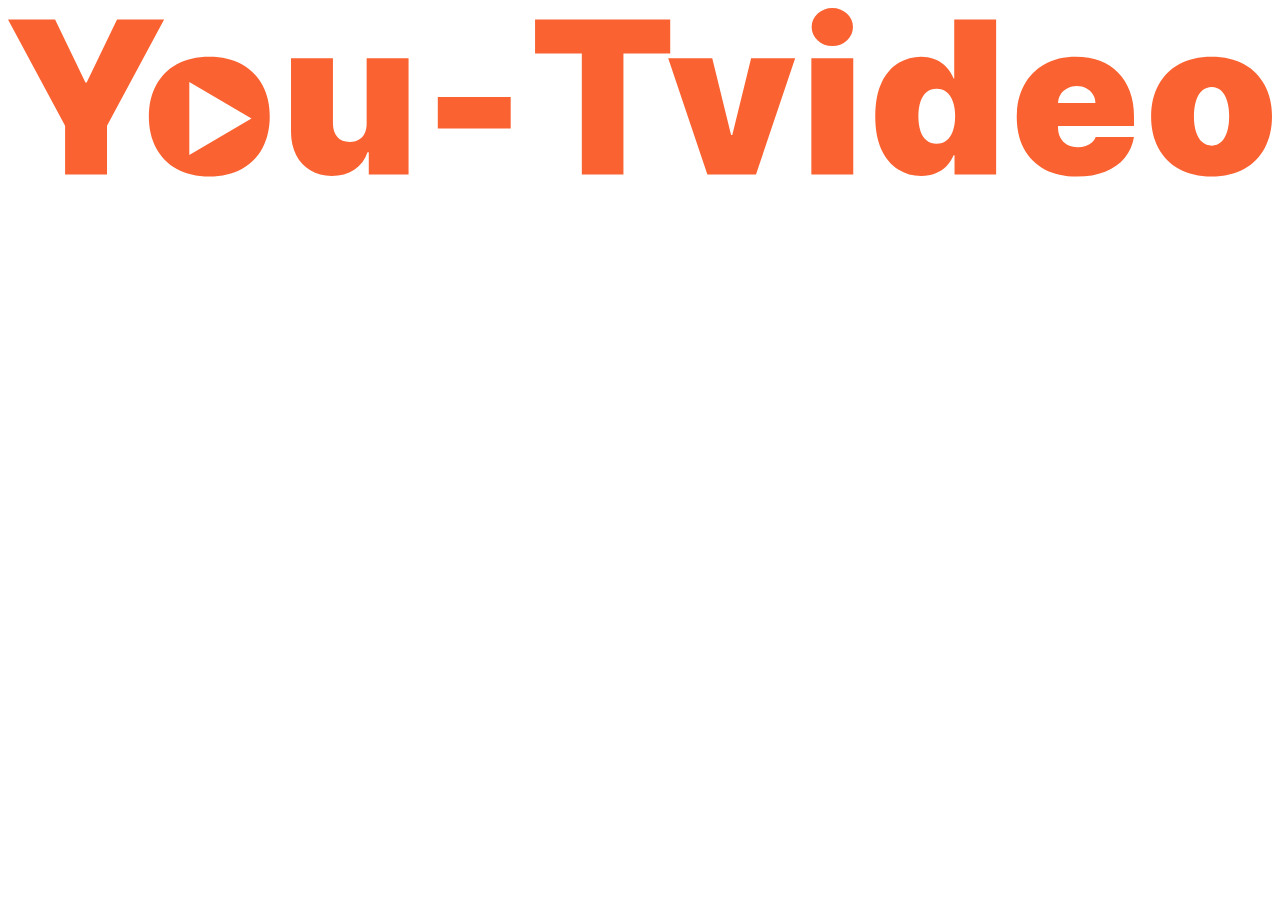
==== index.html @ 3a3d8eba "start" ====
<!DOCTYPE html>
<html lang="en">
<head>
    <meta charset="UTF-8">
    <meta name="viewport" content="width=device-width, initial-scale=1.0">
    <title>YouTVideo - Comfortable video hosting for you</title>
</head>
<body>
    <header class="header">
        <div class="container header__container">
            <a href="#" class="header__link">
                <svg class="header__logo" viewBox="0 0 240 32" role="img" aria-label="logo of youtvideo">
                    <use xlink:href="/image/sprite.svg#logo-orange"></use>
                </svg>
            </a>
        </div>
    </header>
    <main>
        <section class="hero">
            <div class="container hero__container"></div>
        </section>
        <section class="search">
            <div class="container"></div>
        </section>
        <section class="video-list"></section>
    </main>
    <footer class="footer"></footer>
</body>
</html>
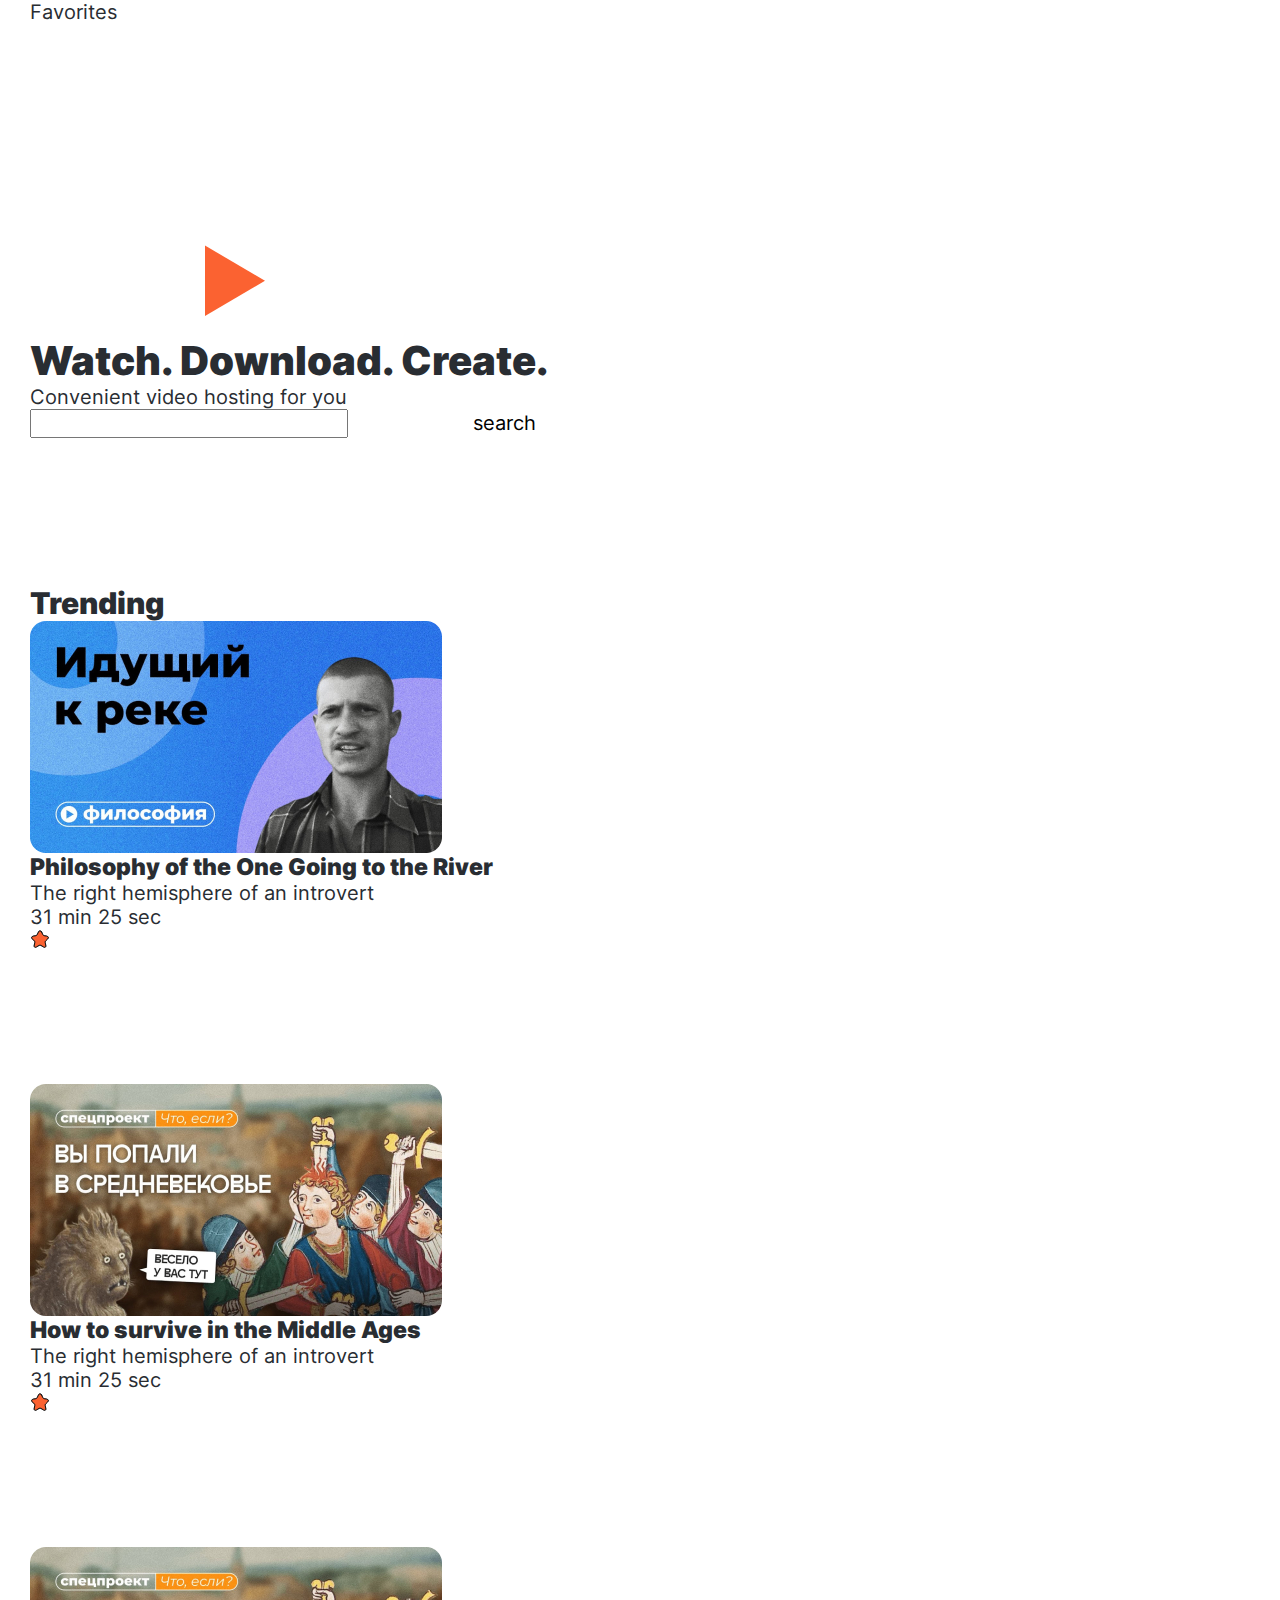
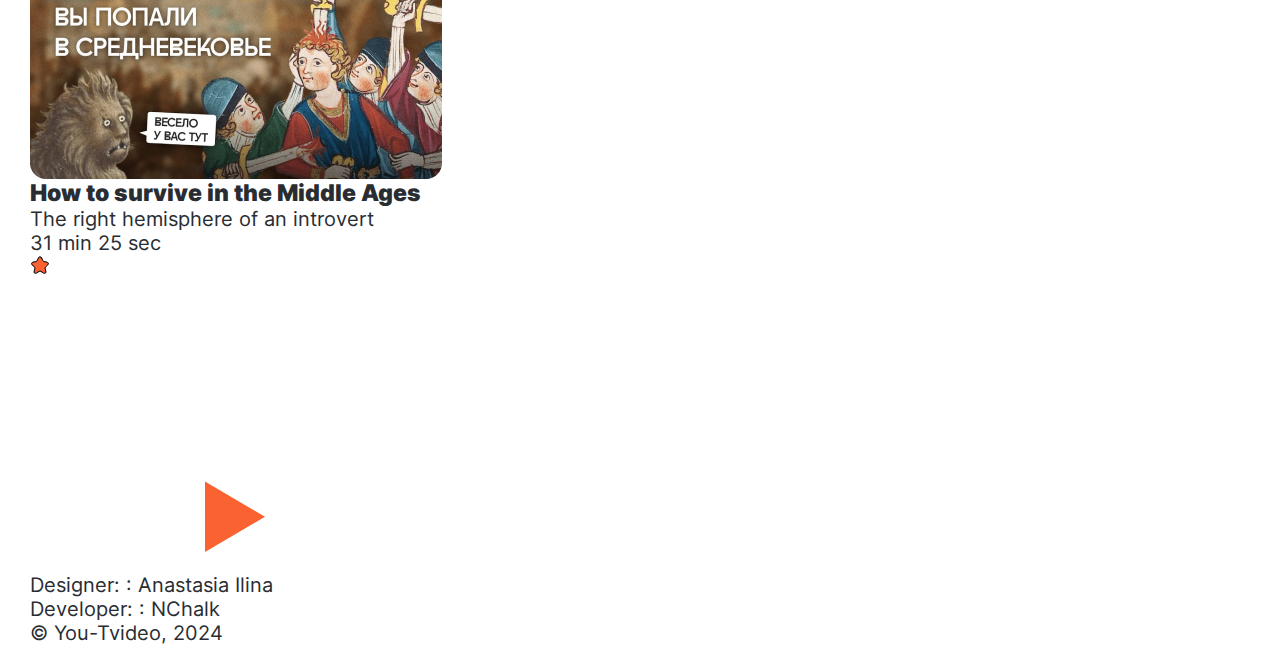
==== commit 0372b4a2: "html complete" ====
--- a/index.html
+++ b/index.html
@@ -1,30 +1,135 @@
 <!DOCTYPE html>
 <html lang="en">
+
 <head>
     <meta charset="UTF-8">
     <meta name="viewport" content="width=device-width, initial-scale=1.0">
     <title>YouTVideo - Comfortable video hosting for you</title>
+    <link rel="stylesheet" href="css/normalize.css">
+    <link rel="stylesheet" href="css/index.css">
 </head>
+
 <body>
-    <header class="header">
-        <div class="container header__container">
-            <a href="#" class="header__link">
-                <svg class="header__logo" viewBox="0 0 240 32" role="img" aria-label="logo of youtvideo">
-                    <use xlink:href="/image/sprite.svg#logo-orange"></use>
+    <main>
+        <section class="hero">
+            <div class="container">
+                <div class="hero__container">
+                    <a href="/favorite.html" class="hero__link hero__link_favorite">
+                        <span>Favorites</span>
+                        <svg class="hero__icon">
+                            <use xlink:href="image/sprite.svg#star-ow"></use>
+                        </svg>
+                    </a>
+                    <svg class="hero__logo" viewBox="0 0 360 48" role="img" aria-label="logo of youtvideo">
+                        <use xlink:href="/image/sprite.svg#logo-white"></use>
+                    </svg>
+
+                    <h1 class="hero__title">Watch. Download. Create.</h1>
+                    <p class="hero__tagline">Convenient video hosting for you</p>
+                </div>
+            </div>
+        </section>
+        <section class="search">
+            <div class="container">
+                <form class="search__form">
+                    <input type="search" class="search__input">
+                    <button class="search__btn" type="submit">
+                        <span>search</span>
+                        <svg class="serarch__icon">
+                            <use xlink:href="/image/sprite.svg#search"></use>
+                        </svg>
+                    </button>
+                </form>
+            </div>
+        </section>
+        <section class="video-list">
+            <div class="container">
+                <h2 class="video-list__title">Trending</h2>
+                <ul class="video-list__items">
+                    <li class="video-list__item">
+                        <article class="video-card">
+                            <a href="/video/11" class="video-card__link">
+                                <img src="image/image1.jpg" alt="video preview Philosophy of the One Going to the River"
+                                    class="video-card__thumbnail">
+                                <h3 class="video-card__title">Philosophy of the One Going to the River</h3>
+                                <p class="video-card__channel">The right hemisphere of an introvert</p>
+                                <p class="video-card__duration">31 min 25 sec</p>
+                            </a>
+                            <button class="video-card__favorite" type="button"
+                                aria-label="Add to Favorites Philosophy of the One Going to the River">
+                                <svg class="serarch__icon">
+                                    <use class="star-o" xlink:href="/image/sprite.svg#star-ob"></use>
+                                    <use class="star" xlink:href="/image/sprite.svg#star"></use>
+                                </svg>
+                            </button>
+                        </article>
+                    </li>
+
+                    <li class="video-list__item">
+                        <article class="video-card">
+                            <a href="/video/12" class="video-card__link">
+                                <img src="image/image2.jpg" alt="video preview How to survive in the Middle Ages"
+                                    class="video-card__thumbnail">
+                                <h3 class="video-card__title">How to survive in the Middle Ages</h3>
+                                <p class="video-card__channel">The right hemisphere of an introvert</p>
+                                <p class="video-card__duration">31 min 25 sec</p>
+                            </a>
+                            <button class="video-card__favorite" type="button"
+                                aria-label="Add to Favorites Philosophy of the One Going to the River">
+                                <svg class="serarch__icon">
+                                    <use class="star-o" xlink:href="/image/sprite.svg#star-ob"></use>
+                                    <use class="star" xlink:href="/image/sprite.svg#star"></use>
+                                </svg>
+                            </button>
+                        </article>
+                    </li>
+
+                    <li class="video-list__item">
+                        <article class="video-card">
+                            <a href="/video/12" class="video-card__link">
+                                <img src="image/image2.jpg" alt="video preview How to survive in the Middle Ages"
+                                    class="video-card__thumbnail">
+                                <h3 class="video-card__title">How to survive in the Middle Ages</h3>
+                                <p class="video-card__channel">The right hemisphere of an introvert</p>
+                                <p class="video-card__duration">31 min 25 sec</p>
+                            </a>
+                            <button class="video-card__favorite" type="button"
+                                aria-label="Add to Favorites Philosophy of the One Going to the River">
+                                <svg class="serarch__icon">
+                                    <use class="star-o" xlink:href="/image/sprite.svg#star-ob"></use>
+                                    <use class="star" xlink:href="/image/sprite.svg#star"></use>
+                                </svg>
+                            </button>
+                        </article>
+                    </li>
+                </ul>
+            </div>
+        </section>
+    </main>
+    <footer class="footer">
+        <div class="container footer__container">
+            <a href="#" class="footer__link">
+                <svg class="footer__logo" viewBox="0 0 360 48" role="img" aria-label="logo of youtvideo">
+                    <use xlink:href="/image/sprite.svg#logo-white"></use>
                 </svg>
             </a>
+
+            <ul class="footer__devrlopers-list">
+                <li class="footer__developers_item">Designer:
+                    <a class="footer__developers_link" href="https://t.me/Mrshmallowww" target="_blank" rel="noopener">:
+                        Anastasia Ilina</a>
+                </li>
+                <li class="footer__developers_item">Developer:
+                    <a class="footer__developers_link" href="https://t.me/dev_Nchalk" target="_blank" rel="noopener">:
+                        NChalk</a>
+                </li>
+            </ul>
+
+            <p class="footer__copyright">
+                © You-Tvideo, 2024
+            </p>
         </div>
-    </header>
-    <main>
-        <section class="hero">
-            <div class="container hero__container"></div>
-        </section>
-        <section class="search">
-            <div class="container"></div>
-        </section>
-        <section class="video-list"></section>
-    </main>
-    <footer class="footer"></footer>
+    </footer>
 </body>
-</html>
 
+</html>--- a/css/index.css
+++ b/css/index.css
@@ -0,0 +1,96 @@
+@font-face {
+  font-family: Inter;
+  font-weight: 400;
+  src: url('../fonts/inter-v13-cyrillic_latin-regular.woff2')
+}
+
+@font-face {
+  font-family: Inter;
+  font-weight: 900;
+  src: url('../fonts/inter-v13-cyrillic_latin-900.woff2')
+}
+
+html {
+    position: relative;
+    box-sizing: border-box;
+  }
+  
+  *,
+  *::before,
+  *::after {
+    box-sizing: inherit;
+  }
+  
+  body {
+    position: relative;
+    overflow-x: hidden;
+    min-width: 320px;
+    min-height: 100vh;
+    font-family: Inter, sans-serif;
+    -webkit-font-smoothing: antialiased;
+    -moz-osx-font-smoothing: grayscale;
+    text-rendering: optimizeLegibility;
+    -webkit-tap-highlight-color: rgba(0, 0, 0, 0);
+    -webkit-tap-highlight-color: transparent;
+    font-size: 20px;
+    color: #292D32;
+    background-color: #fff;
+    line-height: 1.2;
+  }
+  
+  
+  img,
+  svg {
+    display: block;
+    max-width: 100%;
+    height: auto;
+  }
+  
+  svg {
+    max-height: 100%;
+  }
+  
+  
+  button {
+    padding: 0;
+    cursor: pointer;
+    border: none;
+    background-color: transparent;
+  }
+  
+  a {
+    text-decoration: none;
+    color: inherit;
+  }
+  
+  ul {
+    list-style: none;
+    padding: 0;
+    margin: 0;
+  }
+  
+  h1,
+  h2,
+  h3,
+  p,
+  figure,
+  fieldset {
+    margin: 0;
+  }
+  
+  iframe {
+    border: none;
+  }
+  
+  
+  .visually-hidden {
+    position: fixed;
+    transform: scale(0);
+  }
+  
+  
+  .container {
+    max-width: 1320px;
+    padding: 0 30px;
+    margin: 0 auto;
+  }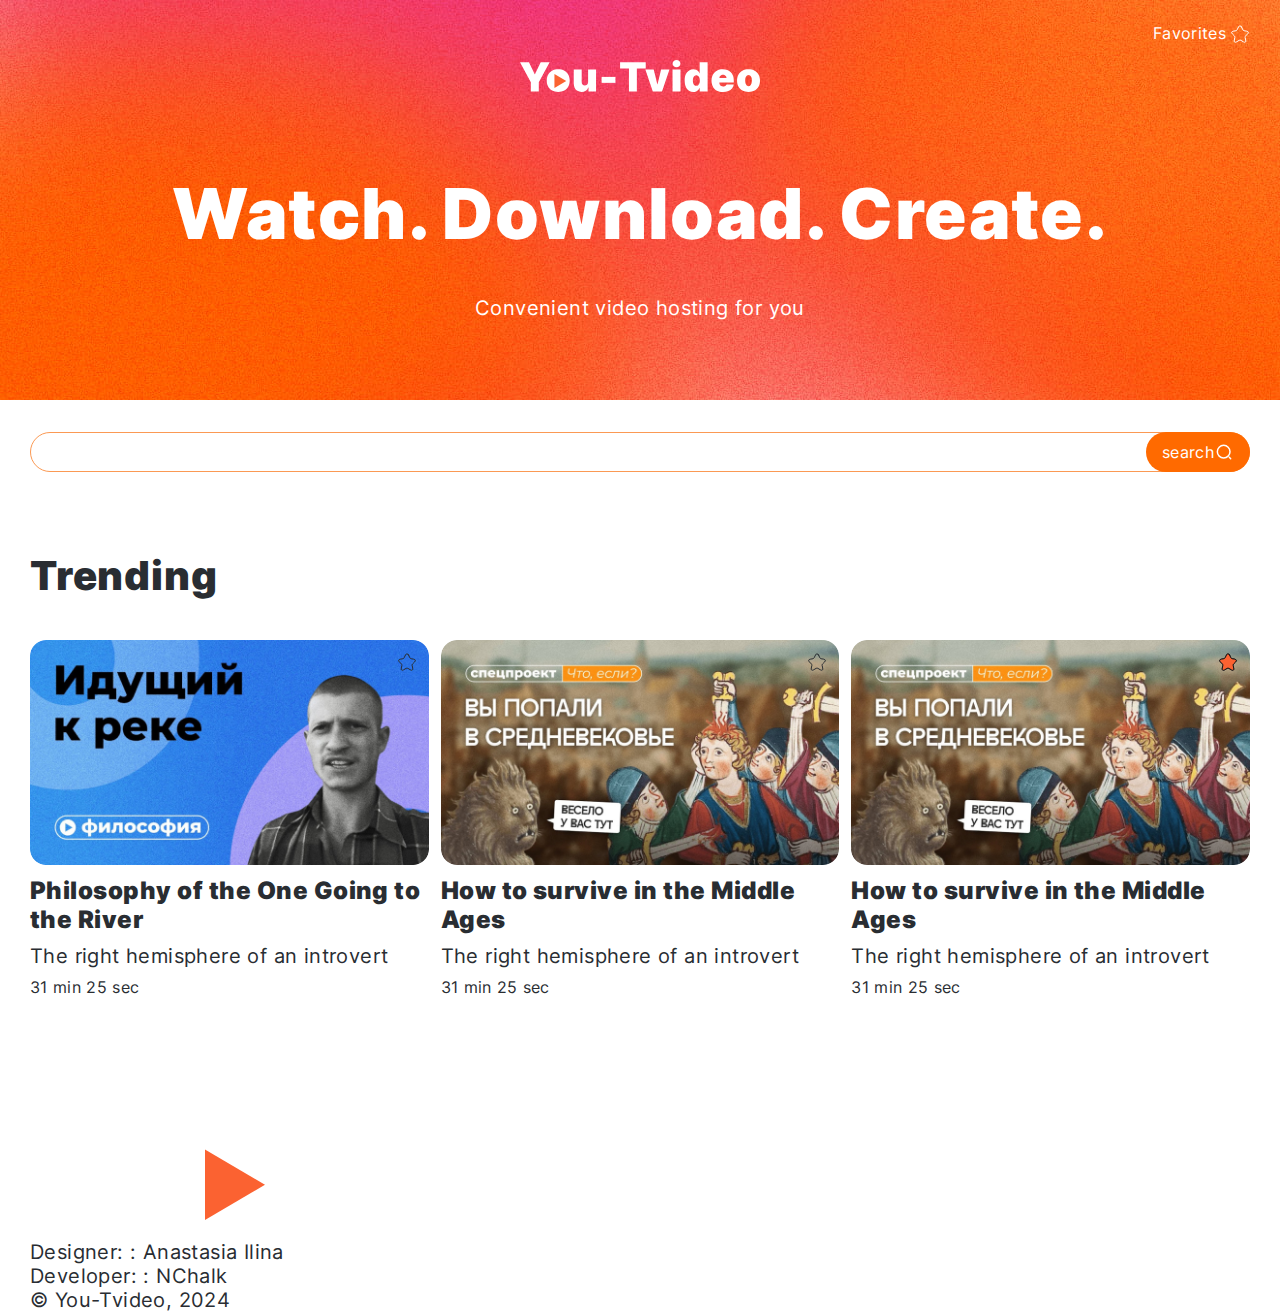
==== commit 9fb0cba3: "styles" ====
--- a/index.html
+++ b/index.html
@@ -35,7 +35,7 @@
                     <input type="search" class="search__input">
                     <button class="search__btn" type="submit">
                         <span>search</span>
-                        <svg class="serarch__icon">
+                        <svg class="search__icon">
                             <use xlink:href="/image/sprite.svg#search"></use>
                         </svg>
                     </button>
@@ -57,7 +57,7 @@
                             </a>
                             <button class="video-card__favorite" type="button"
                                 aria-label="Add to Favorites Philosophy of the One Going to the River">
-                                <svg class="serarch__icon">
+                                <svg class="video-card__icon">
                                     <use class="star-o" xlink:href="/image/sprite.svg#star-ob"></use>
                                     <use class="star" xlink:href="/image/sprite.svg#star"></use>
                                 </svg>
@@ -76,7 +76,7 @@
                             </a>
                             <button class="video-card__favorite" type="button"
                                 aria-label="Add to Favorites Philosophy of the One Going to the River">
-                                <svg class="serarch__icon">
+                                <svg class="video-card__icon">
                                     <use class="star-o" xlink:href="/image/sprite.svg#star-ob"></use>
                                     <use class="star" xlink:href="/image/sprite.svg#star"></use>
                                 </svg>
@@ -93,9 +93,9 @@
                                 <p class="video-card__channel">The right hemisphere of an introvert</p>
                                 <p class="video-card__duration">31 min 25 sec</p>
                             </a>
-                            <button class="video-card__favorite" type="button"
+                            <button class="video-card__favorite video-card__favorite_active" type="button"
                                 aria-label="Add to Favorites Philosophy of the One Going to the River">
-                                <svg class="serarch__icon">
+                                <svg class="video-card__icon">
                                     <use class="star-o" xlink:href="/image/sprite.svg#star-ob"></use>
                                     <use class="star" xlink:href="/image/sprite.svg#star"></use>
                                 </svg>
--- a/css/index.css
+++ b/css/index.css
@@ -36,6 +36,7 @@
     color: #292D32;
     background-color: #fff;
     line-height: 1.2;
+    letter-spacing: 0.02em;
   }
   
   
@@ -93,4 +94,255 @@
     max-width: 1320px;
     padding: 0 30px;
     margin: 0 auto;
+  }
+
+  .header {
+    padding: 32px 0 24px;
+
+  }
+  
+  .header__container {
+    display: flex;
+    align-items: center;
+    justify-content: space-between;
+  }
+
+  .header__logo {
+    width: 240px;
+  }
+
+  .header__link_favorite {
+    display: flex;
+    align-items: center;
+    gap: 4px;
+    font-size: 16px;
+    letter-spacing: 0.02em;
+  }
+
+  .header__icon {
+    width: 20px;
+    height: 20px;
+  }
+
+  .hero {
+    padding: 60px 0 80px;
+    background: #FF6A00 url("../image/background.jpg") center/cover;
+    color: #fff;
+    margin-bottom: 32px;
+  }
+
+  .hero__container {
+    display: flex;
+    flex-direction: column;
+    align-items: center;
+    position: relative;
+  }
+
+  .hero__link {
+    position: absolute;
+    top: -36px;
+    right: 0;
+    display: flex;
+    align-items: center;
+    gap: 4px;
+    font-size: 16px;
+    letter-spacing: 0.02em;
+  }
+
+  .hero__icon {
+    width: 20px;
+    height: 20px;
+  }
+
+  .hero__logo {
+    width: 240px;
+    margin-bottom: 80px;
+  }
+
+  .hero__title {
+    font-size: 70px;
+    font-weight: 900;
+    letter-spacing: 0.02em;
+    margin-bottom: 40px;
+  }
+
+  .hero__tagline {
+    font-size: 20px;
+    letter-spacing: 0.02em;
+  }
+
+  .search__form {
+    position: relative;
+    width: 100%;
+  }
+
+  .search__input {
+    width: 100%;
+    border-radius: 40px;
+    border: 1px solid #FB9953;
+    padding: 10px 124px 10px 24px;
+    outline: none;
+    font-size: 16px;
+    letter-spacing: 0.02em;
+  }
+
+  .search__btn {
+    position: absolute;
+    top: 0;
+    right: 0;
+    bottom: 0;
+    padding: 8px 16px;
+    display: flex;
+    align-items: center;
+    border-radius: 40px;
+    background: #ff6a00;
+    color: #fff;
+    font-size: 16px;
+    letter-spacing: 0.02em;
+  }
+
+  .search__icon {
+    width: 20px;
+    height: 20px;
+  }
+
+  .video-list {
+    padding: 80px 0;
+  }
+
+  .video-list__title {
+    font-size: 40px;
+    font-weight: 900;
+    letter-spacing: 0.02em;
+    margin-bottom: 40px;
+  }
+
+  .video-list__items {
+    display: grid;
+    grid-template-columns: repeat(3, 1fr);
+    gap: 40px 12px;
+  }
+
+  .video-card {
+    position: relative;
+  }
+
+  .video-card__thumbnail {
+    border-radius: 16px;
+    margin-bottom: 12px;
+  }
+
+  .video-card__title {
+    font-size: 24px;
+    font-weight: 900;
+    letter-spacing: 0.02em;
+    margin-bottom: 10px;
+  }
+
+  .video-card__channel {
+    margin-bottom: 10px;
+    font-size: 20px;
+    letter-spacing: 0.02em;
+  }
+
+  .video-card__duration {
+    font-size: 16px;
+    letter-spacing: 0.02em;
+  }
+
+  .video-card__favorite {
+    position: absolute;
+    top: 12px;
+    right: 12px;
+  }
+
+  .video-card__favorite .star {
+    display: none;
+  }
+
+  .video-card__favorite_active .star {
+    display: block;
+  }
+
+  .video-card__icon {
+    width: 20px;
+    height: 20px;
+  }
+
+  .video {
+    padding-top: 80px;
+  }
+
+  .video__player {
+    position: relative;
+    padding-bottom: 56.25%;
+    height: 0;
+    overflow: hidden;
+    margin-bottom: 32px;
+  }
+
+  .video__iframe {
+    position: absolute;
+    top: 0;
+    left: 0;
+    width: 100%;
+    height: 100%;
+    border-radius: 16px;
+  }
+
+  .video__container {
+    display: flex;
+    justify-content: space-between;
+    gap: 84px;
+  }
+
+  .video__title {
+    font-size: 40px;
+    font-weight: 900;
+    letter-spacing: 0.02em;
+    margin-bottom: 24px;
+  }
+
+  .video__channel {
+    font-size: 24px;
+    letter-spacing: 0.02em;
+    margin-bottom: 24px;
+  }
+
+  .video__info {
+    font-size: 24px;
+    letter-spacing: 0.02em;
+  }
+
+  .video__description {
+    font-size: 24px;
+    letter-spacing: 0.02em;
+  }
+
+  .video__link {
+    width: max-content;
+    white-space: nowrap;
+    display: flex;
+    gap: 4px;
+    align-items: center;
+  }
+    
+  .video__link .video__no-favorite {
+    display: block;
+  }
+
+  .video__link .video__favorite {
+    display: none;
+  }
+
+  .video__link_active .video__no-favorite {
+    display: none;
+  }
+
+  .video__link_active .video__favorite {
+    display: block;
+  }
+  .video__icon {
+    width: 20px;
+    height: 20px;
   }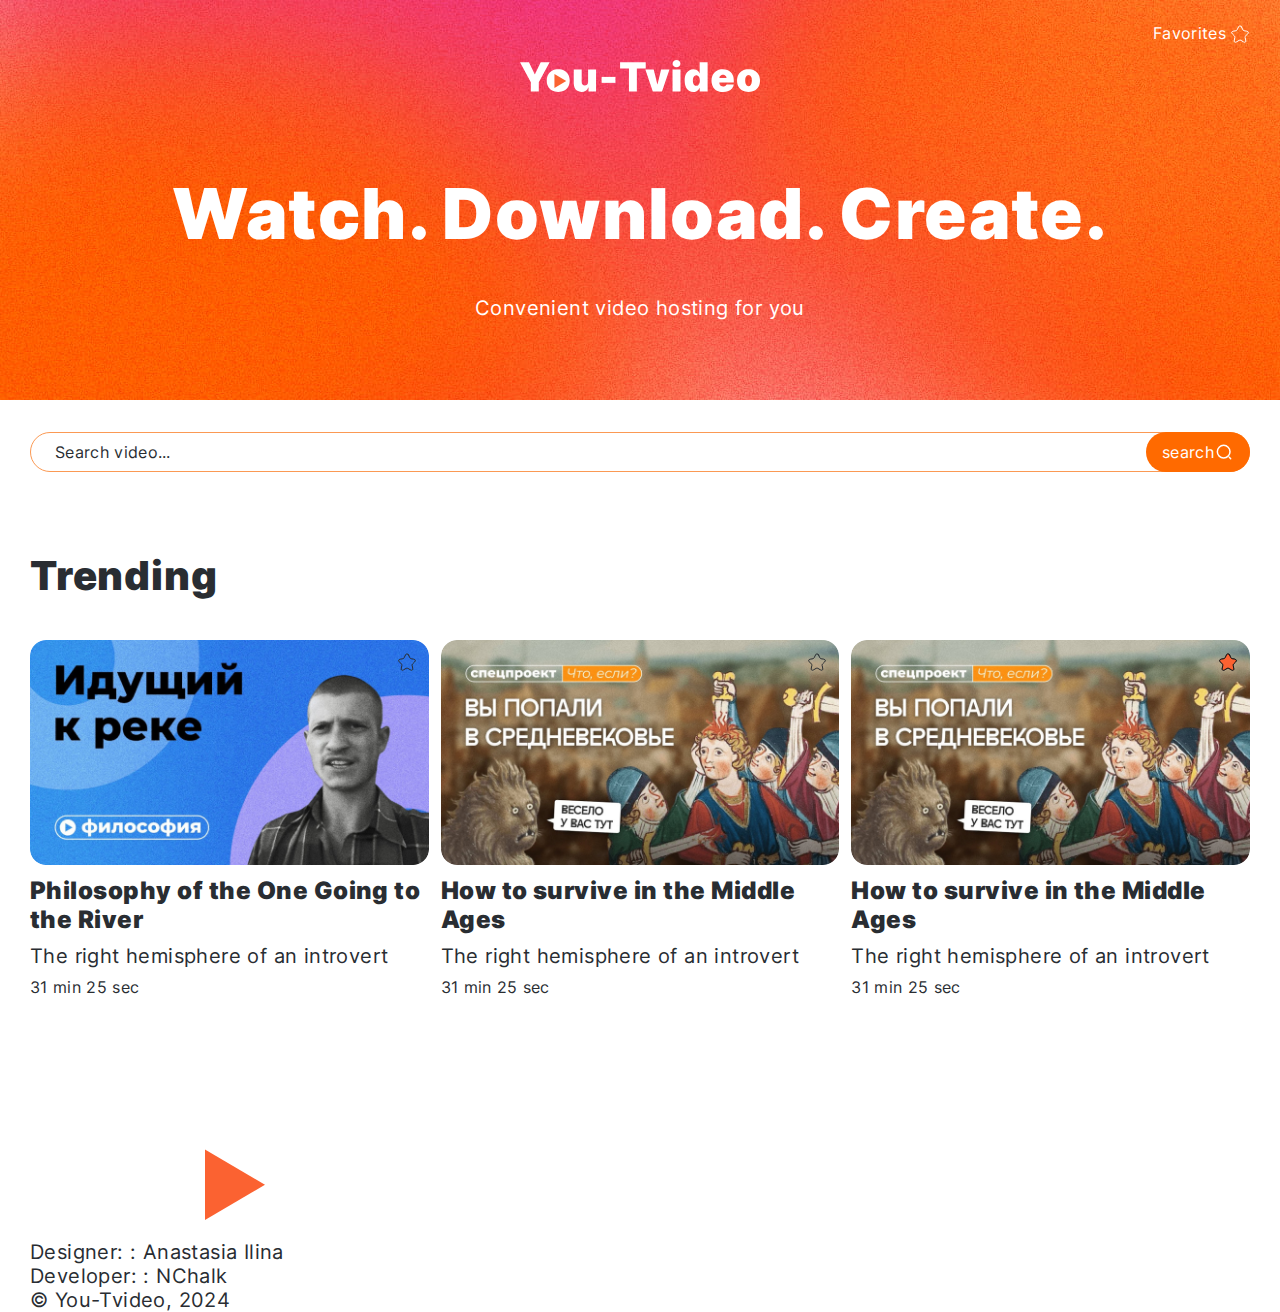
==== commit 25a26dae: "adapt index" ====
--- a/index.html
+++ b/index.html
@@ -32,7 +32,7 @@
         <section class="search">
             <div class="container">
                 <form class="search__form">
-                    <input type="search" class="search__input">
+                    <input type="search" class="search__input" placeholder="Search video...">
                     <button class="search__btn" type="submit">
                         <span>search</span>
                         <svg class="search__icon">
--- a/css/index.css
+++ b/css/index.css
@@ -91,8 +91,10 @@
   
   
   .container {
-    max-width: 1320px;
-    padding: 0 30px;
+    --container-width: 1260px;
+    --container-offset: 30px;
+    max-width: calc(var(--container-width) + var(--container-offset) * 2);
+    padding: 0 var(--container-offset);
     margin: 0 auto;
   }
 
@@ -164,11 +166,13 @@
     font-weight: 900;
     letter-spacing: 0.02em;
     margin-bottom: 40px;
+    text-align: center;
   }
 
   .hero__tagline {
     font-size: 20px;
     letter-spacing: 0.02em;
+    text-align: center;
   }
 
   .search__form {
@@ -186,6 +190,11 @@
     letter-spacing: 0.02em;
   }
 
+  .search__input::placeholder {
+    color: #292D32;
+    letter-spacing: 0.02em;
+  }
+
   .search__btn {
     position: absolute;
     top: 0;
@@ -320,7 +329,9 @@
   }
 
   .video__link {
+    flex-shrink: 0;
     width: max-content;
+    align-self: start;
     white-space: nowrap;
     display: flex;
     gap: 4px;
@@ -345,4 +356,49 @@
   .video__icon {
     width: 20px;
     height: 20px;
+  }
+
+  @media (width <= 1024px) {
+    .container {
+      --container-width: 942px;
+    }
+
+    .hero {
+      padding: 40px 0 58px;
+    }
+
+    .hero__logo {
+      width: 200px;
+      margin-bottom: 45px;
+    }
+
+    .hero__title {
+      font-size: 50px;
+      margin-bottom: 32px;
+    }
+
+    .video-list {
+      padding: 60px 0;
+    }
+
+    .video-list__items {
+      row-gap: 32px;
+    }
+
+    .video-list-title {
+      font-size: 32px;
+      margin-bottom: 40px;
+    }
+
+    .video-card__title {
+      font-size: 24px;
+    }
+
+    .video-card__channel {
+      font-size: 20px;
+    }
+
+    .video-card__duration {
+      font-size: 16px;
+    }
   }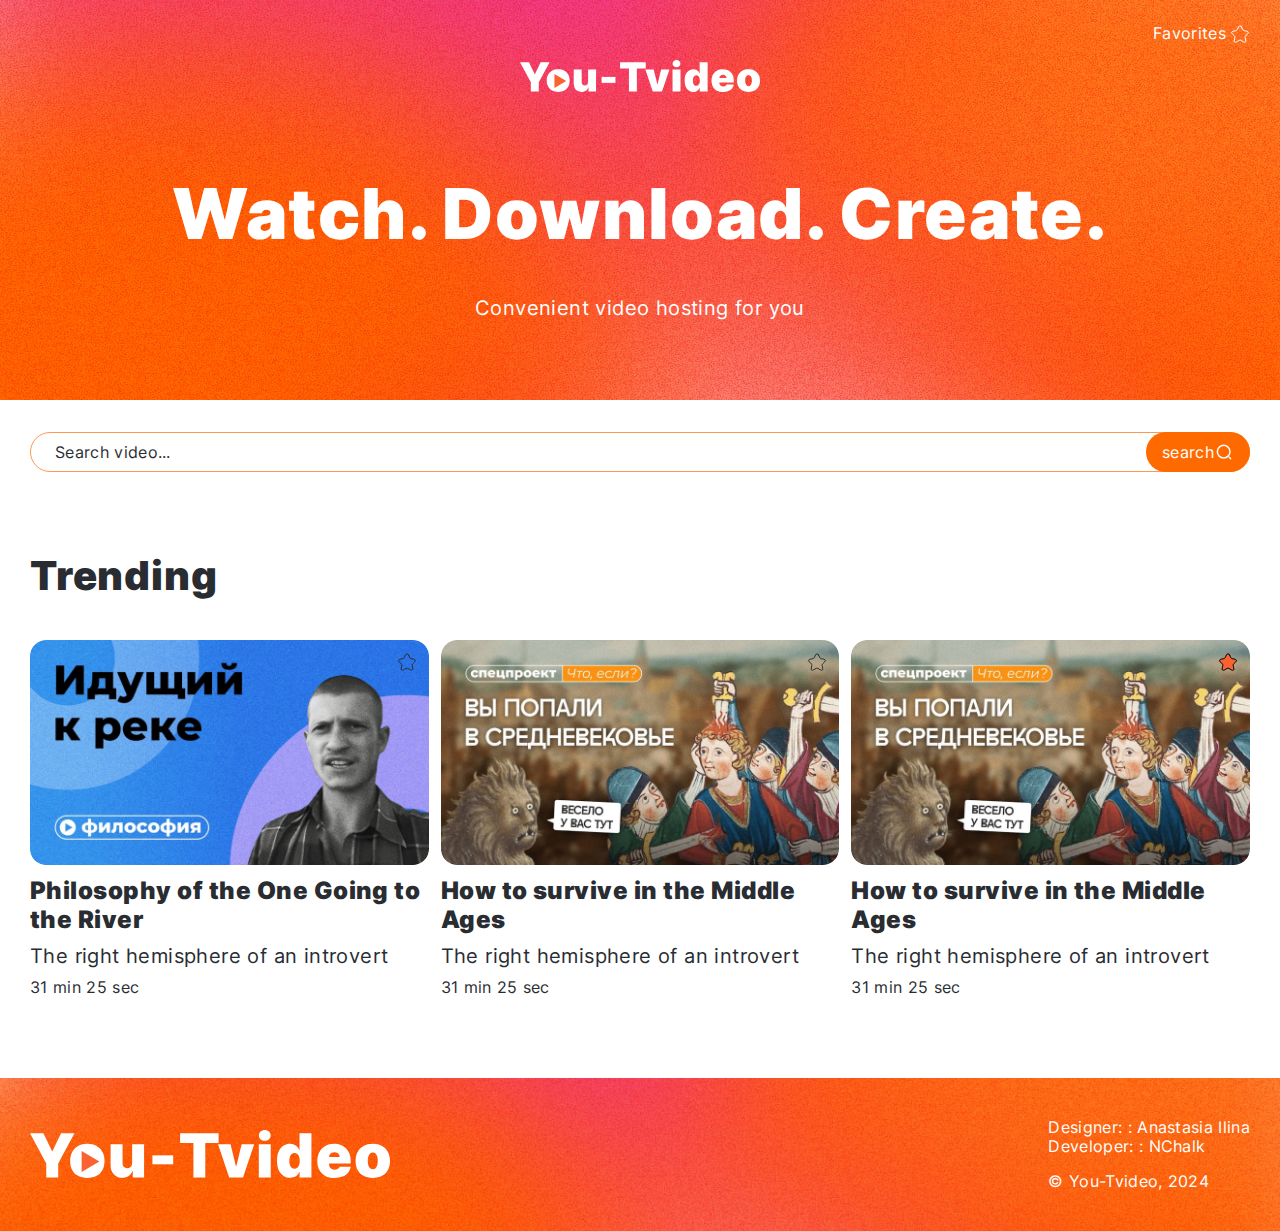
==== commit afd18fbd: "index adapt wip" ====
--- a/index.html
+++ b/index.html
@@ -15,7 +15,7 @@
             <div class="container">
                 <div class="hero__container">
                     <a href="/favorite.html" class="hero__link hero__link_favorite">
-                        <span>Favorites</span>
+                        <span class="hero__link-text">Favorites</span>
                         <svg class="hero__icon">
                             <use xlink:href="image/sprite.svg#star-ow"></use>
                         </svg>
@@ -108,19 +108,19 @@
     </main>
     <footer class="footer">
         <div class="container footer__container">
-            <a href="#" class="footer__link">
+            <a href="#" class="footer__link footer__link__logo">
                 <svg class="footer__logo" viewBox="0 0 360 48" role="img" aria-label="logo of youtvideo">
                     <use xlink:href="/image/sprite.svg#logo-white"></use>
                 </svg>
             </a>
 
-            <ul class="footer__devrlopers-list">
-                <li class="footer__developers_item">Designer:
-                    <a class="footer__developers_link" href="https://t.me/Mrshmallowww" target="_blank" rel="noopener">:
+            <ul class="footer__devrlopers">
+                <li class="footer__developers-item">Designer:
+                    <a class="footer__link footer__link_developers" href="https://t.me/Mrshmallowww" target="_blank" rel="noopener">:
                         Anastasia Ilina</a>
                 </li>
-                <li class="footer__developers_item">Developer:
-                    <a class="footer__developers_link" href="https://t.me/dev_Nchalk" target="_blank" rel="noopener">:
+                <li class="footer__developers-item">Developer:
+                    <a class="footer__link footer__link_developers" href="https://t.me/dev_Nchalk" target="_blank" rel="noopener">:
                         NChalk</a>
                 </li>
             </ul>
--- a/css/index.css
+++ b/css/index.css
@@ -38,6 +38,15 @@
     line-height: 1.2;
     letter-spacing: 0.02em;
   }
+
+  html, body {
+    display: flex;
+    flex-direction: column;
+    height: 100%;
+  }
+  main {
+    flex-grow: 1;
+  }
   
   
   img,
@@ -239,6 +248,7 @@
   .video-card__thumbnail {
     border-radius: 16px;
     margin-bottom: 12px;
+    width: 100%;
   }
 
   .video-card__title {
@@ -302,7 +312,11 @@
   .video__container {
     display: flex;
     justify-content: space-between;
-    gap: 84px;
+    gap: 34px;
+  }
+
+  .video__content {
+    max-width: 1048px;
   }
 
   .video__title {
@@ -358,6 +372,53 @@
     height: 20px;
   }
 
+  .footer {
+    padding: 40px 0;
+    background: #FF6A00 url("../image/background.jpg") center/cover;
+    color: #fff;
+    font-size: 16px;
+    letter-spacing: 0.02em;
+  }
+
+  .footer__container {
+    display: grid;
+    grid-template-columns: 1fr max-content;
+    align-items: center;
+    justify-content: space-between;
+    gap: 16px 30px;
+  }
+
+  .footer__link:hover {
+    color: #ccc;
+  }
+
+  .footer__link__logo {
+    max-width: 360px;
+    width: 100%;
+    grid-column: 1/2;
+    grid-row: 1/3;
+  }
+
+  .footer__logo {
+    width: 100%;
+  }
+
+  .footer__developers {
+    grid-column: 2/3;
+  }
+
+  .footer__developers_item {
+    margin-bottom: 8px;
+  }
+
+  .footer__developers_item:last-child {
+    margin-bottom: 0;
+  }
+  
+  .footer__copyright {
+    grid-column: 2/3;
+  }
+
   @media (width <= 1024px) {
     .container {
       --container-width: 942px;
@@ -377,6 +438,10 @@
       margin-bottom: 32px;
     }
 
+    .hero__link {
+      top: -16px;
+    }
+
     .video-list {
       padding: 60px 0;
     }
@@ -401,4 +466,134 @@
     .video-card__duration {
       font-size: 16px;
     }
+
+    .video {
+      padding: 60px 0;
+    }
+
+    .video__content {
+      max-width: 730px;
+    }
+
+    .video__title {
+      font-size: 32px;
+      margin-bottom: 24px;
+    }
+
+    .video__channel {
+      font-size: 20px;
+      margin-bottom: 20px;
+    }
+
+    .video__info {
+      font-size: 20px;
+    }
+
+    .video__description {
+      font-size: 20px;
+    }
+
+    .footer {
+      padding: 27px 0;
+      font-size: 14px;
+    }
+
+    .footer__link__logo {
+      max-width: 305px;
+    }
+
+    @media (width <=768px) {
+      .container {
+        --container-width: 624px;
+      }
+
+      .hero__link-text {
+        position: fixed;
+        transform: scale(0);
+      }
+
+      .hero {
+        padding-bottom: 42px;
+      }
+
+      .hero__title {
+        font-size: 40px;
+      }
+
+      .video-list__items {
+        grid-template-columns: repeat(2, 1fr);
+      }
+    }
+
+    @media(width <=540px) {
+      .container {
+        --container-offset: 11px;
+      }
+
+      .hero {
+        padding: 16px 0 32px;
+        margin-bottom: 20px;
+      }
+
+      .hero__container {
+        display: grid;
+        justify-content: space-between;
+        align-items: center;
+      }
+
+      .hero__logo {
+        width: 145px;
+        grid-row: 1/2;
+        grid-column: 1/2;
+        margin-bottom: 0;
+      }
+
+      .hero__link {
+        position: static;
+        grid-row: 1/2;
+        grid-column: 2/3;
+        justify-self: end;
+      }
+
+      .hero__title {
+        grid-column: 1/3;
+        font-size: 24px;
+        margin-bottom: 0;
+        padding: 25px 0 20px;
+      }
+
+      .hero__tagline {
+        grid-column: 1/-1;
+        font-size: 16px;
+      }
+
+      .video-list {
+        padding: 40px 0 60px;
+      }
+
+      .video-list__title {
+        font-size: 24px;
+        margin-bottom: 20px;
+      }
+
+      .video-list__items {
+        grid-template-columns: 1fr;
+        gap: 20px;
+      }
+
+      .video-card__title {
+        font-size: 18px;
+        margin-bottom: 6px;
+      }
+
+      .video-card__channel {
+        font-size: 16px;
+        margin-bottom: 6px;
+      }
+
+      .video-card__duration {
+        font-size: 14px;
+      }
+    }
+
   }